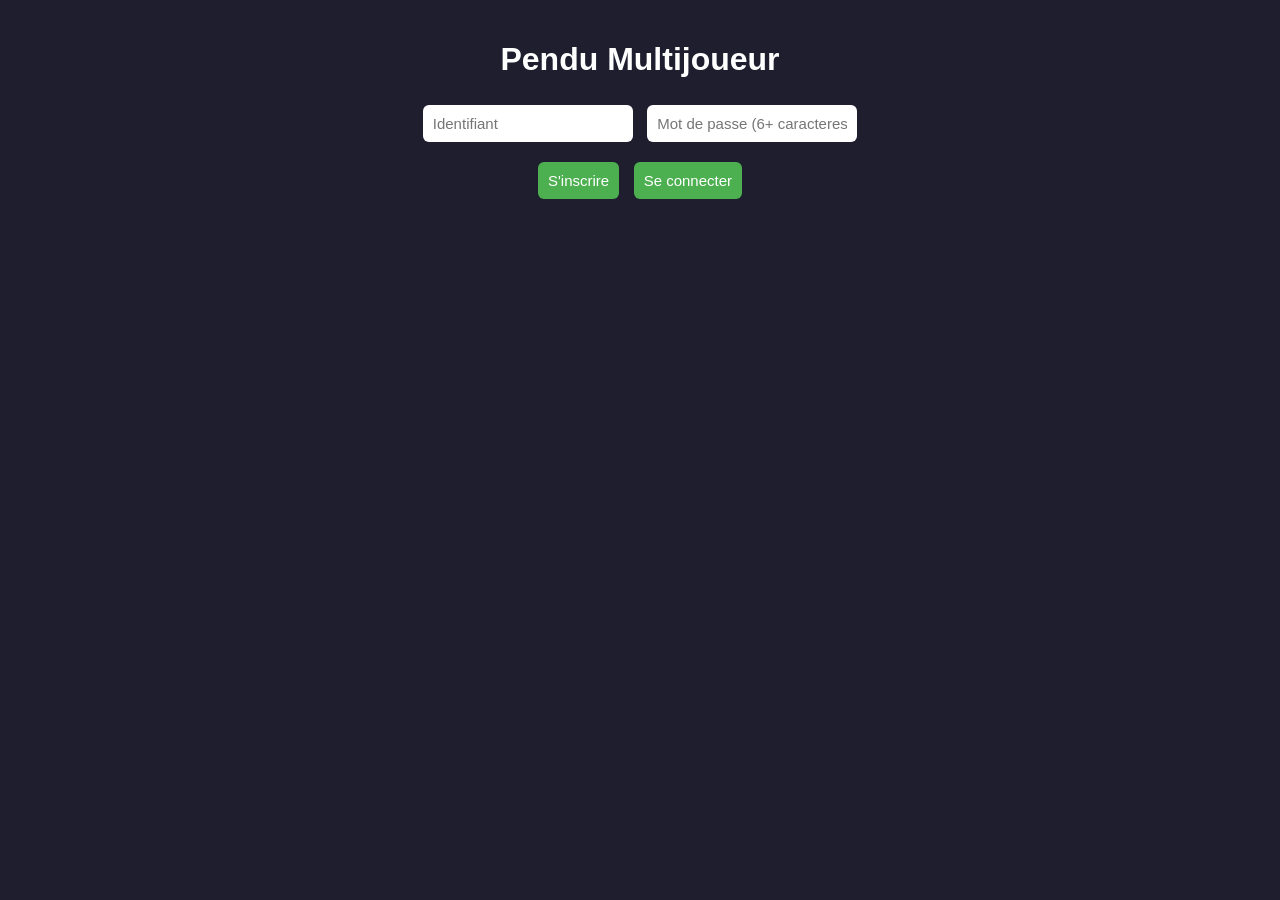
==== static/index.html @ f6574f13 "Version initiale : Pendu multijoueur (modes Classique et Imposteur)" ====
<!DOCTYPE html>
<html lang="fr">
<head>
<meta charset="UTF-8">
<meta name="viewport" content="width=device-width, initial-scale=1">
<title>Pendu Multijoueur</title>
<link rel="stylesheet" href="style.css">
</head>
<body>

  <div id="ecran-auth" class="ecran">
    <h1>Pendu Multijoueur</h1>
    <input id="champ-identifiant" placeholder="Identifiant" />
    <input id="champ-mot-de-passe" type="password" placeholder="Mot de passe (6+ caracteres)" />
    <div class="boutons">
      <button onclick="inscription()">S'inscrire</button>
      <button onclick="connexion()">Se connecter</button>
    </div>
    <p id="message-auth" class="message"></p>
  </div>

  <div id="ecran-salle" class="ecran cache">
    <h2>Bienvenue <span id="nom-joueur"></span></h2>
    <button onclick="creerSalle()">Creer une salle</button>
    <div class="boutons">
      <input id="champ-code-salle" placeholder="Code de salle" />
      <button onclick="rejoindreSalle()">Rejoindre</button>
    </div>
    <p id="message-salle" class="message"></p>
  </div>

  <div id="ecran-jeu" class="ecran cache">
    <h2>Salle : <span id="code-salle-affiche"></span></h2>
    <p>Joueurs (<span id="nombre-joueurs"></span>/6) : <span id="liste-joueurs"></span></p>

    <div id="config-partie">
      <select id="select-mode">
        <option value="classique">Classique (coop)</option>
        <option value="imposteur">Imposteur</option>
      </select>
      <select id="select-categorie">
        <option value="informatique">Informatique</option>
        <option value="cybersecurite">Cybersecurite</option>
        <option value="animaux">Animaux</option>
      </select>
      <select id="select-difficulte">
        <option value="facile">Facile</option>
        <option value="moyen">Moyen</option>
        <option value="difficile">Difficile</option>
      </select>
      <button onclick="demarrerPartie()">Demarrer la partie</button>
    </div>

    <p id="role-affiche" class="role cache"></p>
    <p id="tour-actuel" class="message"></p>
    <h1 id="mot-affiche">_ _ _ _</h1>
    <p>Erreurs : <span id="compteur-erreurs">0</span>/6</p>
    <p>Lettres essayees : <span id="lettres-essayees"></span></p>
    <div id="clavier"></div>

    <div id="zone-vote" class="cache">
      <h3>Phase de vote : qui est l'imposteur ?</h3>
      <div id="boutons-vote"></div>
      <p id="statut-vote" class="message"></p>
    </div>

    <p id="resultat" class="message"></p>
  </div>

<script src="app.js"></script>
</body>
</html>
---- static/style.css ----
body {
  font-family: Arial, sans-serif;
  text-align: center;
  background: #1e1e2f;
  color: white;
  padding: 20px;
  margin: 0;
}

.ecran {
  max-width: 500px;
  margin: 0 auto;
}

.cache {
  display: none;
}

.boutons {
  margin: 10px 0;
}

input, select, button {
  padding: 10px;
  margin: 5px;
  border-radius: 6px;
  border: none;
  font-size: 15px;
}

button {
  background: #4CAF50;
  color: white;
  cursor: pointer;
}

button:disabled {
  background: #555;
  cursor: not-allowed;
}

#clavier {
  display: flex;
  flex-wrap: wrap;
  justify-content: center;
  max-width: 400px;
  margin: 15px auto;
}

#clavier button {
  width: 38px;
  height: 38px;
  margin: 2px;
  padding: 0;
}

#mot-affiche {
  letter-spacing: 6px;
  font-family: monospace;
}

.message {
  color: #ffcc00;
  min-height: 20px;
}

.role {
  font-weight: bold;
  font-size: 16px;
  margin: 10px 0;
}

#boutons-vote button {
  background: #e67e22;
}
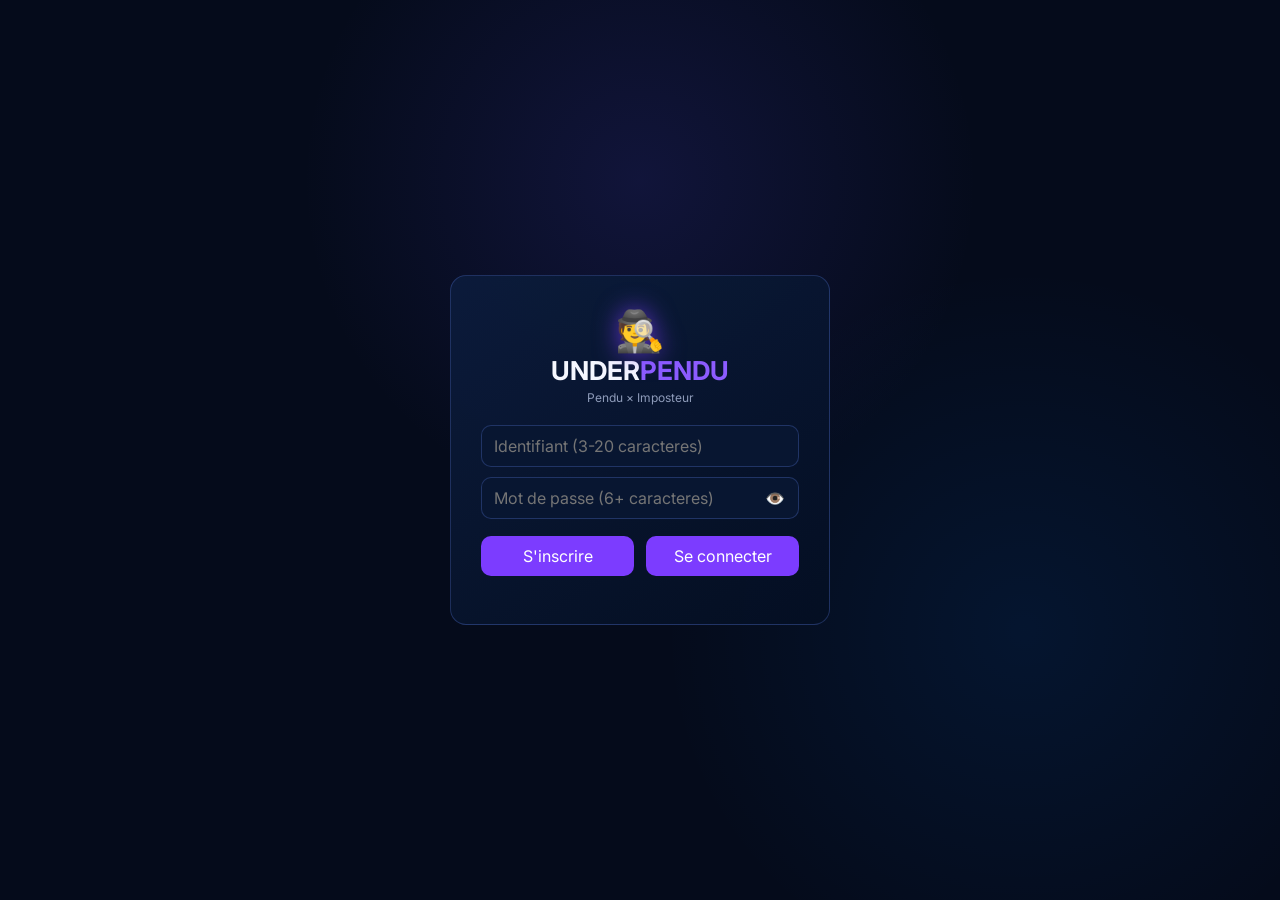
==== commit ff1e8d85: "Manches, minuteurs, reconnexion, ameliorations UI et config Render Jeu : - Systeme de manches, class" ====
--- a/static/index.html
+++ b/static/index.html
@@ -2,70 +2,263 @@
 <html lang="fr">
 <head>
 <meta charset="UTF-8">
-<meta name="viewport" content="width=device-width, initial-scale=1">
-<title>Pendu Multijoueur</title>
+<meta name="viewport" content="width=device-width, initial-scale=1.0">
+<title>UnderPendu — Pendu × Imposteur</title>
+<link rel="preconnect" href="https://fonts.googleapis.com">
+<link rel="preconnect" href="https://fonts.gstatic.com" crossorigin>
+<link href="https://fonts.googleapis.com/css2?family=Inter:wght@400;500;600;700;800&display=swap" rel="stylesheet">
 <link rel="stylesheet" href="style.css">
 </head>
 <body>
 
-  <div id="ecran-auth" class="ecran">
-    <h1>Pendu Multijoueur</h1>
-    <input id="champ-identifiant" placeholder="Identifiant" />
-    <input id="champ-mot-de-passe" type="password" placeholder="Mot de passe (6+ caracteres)" />
-    <div class="boutons">
-      <button onclick="inscription()">S'inscrire</button>
-      <button onclick="connexion()">Se connecter</button>
-    </div>
-    <p id="message-auth" class="message"></p>
-  </div>
-
-  <div id="ecran-salle" class="ecran cache">
-    <h2>Bienvenue <span id="nom-joueur"></span></h2>
-    <button onclick="creerSalle()">Creer une salle</button>
-    <div class="boutons">
-      <input id="champ-code-salle" placeholder="Code de salle" />
-      <button onclick="rejoindreSalle()">Rejoindre</button>
-    </div>
-    <p id="message-salle" class="message"></p>
-  </div>
-
-  <div id="ecran-jeu" class="ecran cache">
-    <h2>Salle : <span id="code-salle-affiche"></span></h2>
-    <p>Joueurs (<span id="nombre-joueurs"></span>/6) : <span id="liste-joueurs"></span></p>
-
-    <div id="config-partie">
-      <select id="select-mode">
-        <option value="classique">Classique (coop)</option>
-        <option value="imposteur">Imposteur</option>
-      </select>
-      <select id="select-categorie">
-        <option value="informatique">Informatique</option>
-        <option value="cybersecurite">Cybersecurite</option>
-        <option value="animaux">Animaux</option>
-      </select>
-      <select id="select-difficulte">
-        <option value="facile">Facile</option>
-        <option value="moyen">Moyen</option>
-        <option value="difficile">Difficile</option>
-      </select>
-      <button onclick="demarrerPartie()">Demarrer la partie</button>
-    </div>
-
-    <p id="role-affiche" class="role cache"></p>
-    <p id="tour-actuel" class="message"></p>
-    <h1 id="mot-affiche">_ _ _ _</h1>
-    <p>Erreurs : <span id="compteur-erreurs">0</span>/6</p>
-    <p>Lettres essayees : <span id="lettres-essayees"></span></p>
-    <div id="clavier"></div>
-
-    <div id="zone-vote" class="cache">
-      <h3>Phase de vote : qui est l'imposteur ?</h3>
-      <div id="boutons-vote"></div>
-      <p id="statut-vote" class="message"></p>
-    </div>
-
-    <p id="resultat" class="message"></p>
-  </div>
+  <!-- ECRAN AUTHENTIFICATION -->
+  <div id="ecran-auth" class="ecran-simple">
+    <div class="carte-auth">
+      <div class="brand-icon">🕵️</div>
+      <h1>UNDER<span>PENDU</span></h1>
+      <p class="sous-titre">Pendu × Imposteur</p>
+      <input id="champ-identifiant" placeholder="Identifiant (3-20 caracteres)" maxlength="20" />
+      <div class="champ-mdp">
+        <input id="champ-mot-de-passe" type="password" placeholder="Mot de passe (6+ caracteres)" maxlength="72" />
+        <button type="button" id="bouton-voir-mdp" class="bouton-oeil" onclick="basculerMotDePasse()"
+                title="Afficher le mot de passe" aria-label="Afficher le mot de passe">👁️</button>
+      </div>
+      <div class="boutons">
+        <button onclick="inscription()">S'inscrire</button>
+        <button onclick="connexion()">Se connecter</button>
+      </div>
+      <p id="message-auth" class="message"></p>
+    </div>
+  </div>
+
+  <!-- ECRAN SALLE -->
+  <div id="ecran-salle" class="ecran-simple cache">
+    <div class="carte-auth">
+      <h2>Bienvenue <span id="nom-joueur"></span></h2>
+      <button class="bouton-large" onclick="creerSalle()">Creer une salle</button>
+      <div class="separateur"><span>ou</span></div>
+      <div class="boutons boutons-rejoindre">
+        <input id="champ-code-salle" placeholder="Code de salle" maxlength="5" />
+        <button onclick="rejoindreSalle()">Rejoindre</button>
+      </div>
+      <p id="message-salle" class="message"></p>
+      <button class="bouton-secondaire" onclick="ouvrirHistorique()">📜 Mon historique</button>
+    </div>
+  </div>
+
+  <!-- PANNEAU HISTORIQUE -->
+  <div id="panneau-historique" class="ecran-simple cache">
+    <div class="carte-auth carte-historique">
+      <h2>📜 Historique des scores</h2>
+      <div id="liste-historique" class="liste-historique"></div>
+      <button onclick="fermerHistorique()">Retour</button>
+    </div>
+  </div>
+
+  <!-- ECRAN JEU -->
+  <div id="ecran-jeu" class="app cache">
+
+    <header class="topbar">
+      <div class="brand">
+        <button class="brand-bouton" onclick="ouvrirRegles()" title="Comment jouer ?">
+          <span class="brand-icon">🕵️</span>
+          <span class="brand-texte">
+            <span class="brand-titre">UNDER<span>PENDU</span></span>
+            <span class="brand-aide">❔ Comment jouer ?</span>
+          </span>
+        </button>
+        <button class="code-salle-bouton" onclick="copierCodeSalle()" title="Copier le code pour inviter des amis">
+          Salle : <strong id="code-salle-affiche"></strong> 📋
+        </button>
+      </div>
+      <div class="game-info">
+        <div class="info-pill">👥 <strong id="nombre-joueurs"></strong>/6 joueurs</div>
+        <div class="info-pill" id="pill-mode">🎮 Classique</div>
+        <div class="info-pill" id="pill-manche">Manche 0/0</div>
+        <button class="icon-btn bouton-danger" onclick="quitterPartie()" title="Quitter">✕</button>
+      </div>
+    </header>
+
+    <main class="layout">
+
+      <!-- COLONNE GAUCHE -->
+      <aside class="left-column">
+        <section class="card players-card">
+          <div class="section-title"><h2>👥 Joueurs</h2></div>
+          <div class="players" id="liste-joueurs-visuelle"></div>
+        </section>
+
+        <section class="card role-card cache" id="carte-role">
+          <div class="role-heading">
+            <span class="role-icon">🕵️</span>
+            <div>
+              <span>Ton role</span>
+              <strong class="role-badge" id="badge-role">INNOCENT</strong>
+            </div>
+          </div>
+          <p class="muted" id="label-mot-role">Le mot :</p>
+          <div class="secret-word" id="mot-role"></div>
+          <p class="warning" id="avertissement-role"></p>
+        </section>
+
+        <section class="card" id="carte-config">
+          <div id="config-partie">
+            <select id="select-mode">
+              <option value="classique">Classique (coop)</option>
+              <option value="imposteur">Imposteur</option>
+            </select>
+            <select id="select-categorie">
+              <option value="informatique">Informatique</option>
+              <option value="cybersecurite">Cybersecurite</option>
+              <option value="animaux">Animaux</option>
+              <option value="geographie">Geographie</option>
+              <option value="sports">Sports</option>
+            </select>
+            <select id="select-difficulte">
+              <option value="facile">Facile</option>
+              <option value="moyen">Moyen</option>
+              <option value="difficile">Difficile</option>
+            </select>
+            <label class="label-champ" for="champ-manches">Nombre de manches</label>
+            <input id="champ-manches" type="number" min="1" max="10" value="1" />
+            <button onclick="demarrerPartie()">Demarrer la partie</button>
+          </div>
+          <p id="message-attente-hote" class="message cache">En attente que l'hote demarre la partie...</p>
+        </section>
+      </aside>
+
+      <!-- CENTRE : JEU -->
+      <section class="card game-card">
+        <div class="game-top">
+          <div class="target-label">🎯 Mot a deviner</div>
+          <div class="lives" id="lives"></div>
+        </div>
+
+        <div class="minuteur-manche">
+          <div class="minuteur-ligne">
+            <span>⏱️ Temps restant : <strong id="temps-restant-affiche">--:--</strong></span>
+            <span id="temps-restant-tour-affiche" class="tour-timer cache"></span>
+          </div>
+          <div class="barre-temps-fond"><div class="barre-temps-remplissage" id="barre-temps"></div></div>
+        </div>
+
+        <p id="tour-actuel" class="message"></p>
+
+        <div class="hangman-area">
+          <svg id="dessin-pendu" viewBox="0 0 200 200" xmlns="http://www.w3.org/2000/svg">
+            <line x1="20" y1="180" x2="120" y2="180" stroke="#e6edff" stroke-width="4"/>
+            <line x1="50" y1="180" x2="50" y2="20" stroke="#e6edff" stroke-width="4"/>
+            <line x1="50" y1="20" x2="130" y2="20" stroke="#e6edff" stroke-width="4"/>
+            <line x1="130" y1="20" x2="130" y2="40" stroke="#e6edff" stroke-width="4"/>
+            <circle id="partie-tete" class="partie-pendu-svg" cx="130" cy="55" r="15" stroke="#925eff" stroke-width="4" fill="none"/>
+            <line id="partie-corps" class="partie-pendu-svg" x1="130" y1="70" x2="130" y2="115" stroke="#925eff" stroke-width="4"/>
+            <line id="partie-bras-gauche" class="partie-pendu-svg" x1="130" y1="80" x2="110" y2="100" stroke="#925eff" stroke-width="4"/>
+            <line id="partie-bras-droit" class="partie-pendu-svg" x1="130" y1="80" x2="150" y2="100" stroke="#925eff" stroke-width="4"/>
+            <line id="partie-jambe-gauche" class="partie-pendu-svg" x1="130" y1="115" x2="112" y2="145" stroke="#925eff" stroke-width="4"/>
+            <line id="partie-jambe-droite" class="partie-pendu-svg" x1="130" y1="115" x2="148" y2="145" stroke="#925eff" stroke-width="4"/>
+          </svg>
+
+          <div class="word" id="mot-affiche"></div>
+          <p class="errors">Erreurs : <span id="compteur-erreurs">0</span>/6</p>
+        </div>
+
+        <div class="keyboard" id="clavier"></div>
+
+        <div class="hint">
+          <div class="hint-icon">💡</div>
+          <div>
+            <small>Info de la manche</small>
+            <p id="texte-indice">Categorie et difficulte s'affichent ici une fois la partie lancee.</p>
+          </div>
+        </div>
+
+        <div id="zone-vote" class="cache">
+          <h3>Phase de vote : qui est l'imposteur ?</h3>
+          <div id="boutons-vote"></div>
+          <p id="statut-vote" class="message"></p>
+        </div>
+
+        <p id="resultat" class="message"></p>
+      </section>
+
+      <!-- COLONNE DROITE -->
+      <aside class="right-column">
+        <section class="card chat-card">
+          <div class="chat-header"><h2>💬 Chat</h2></div>
+          <div class="messages" id="messages-chat"></div>
+          <form class="chat-input" id="formulaire-chat">
+            <input id="champ-chat" type="text" placeholder="Ecris un message..." maxlength="300">
+            <button type="submit">➤</button>
+          </form>
+        </section>
+      </aside>
+    </main>
+
+    <nav class="bottom-nav">
+      <span class="slogan">Choisis bien tes mots... et tes allies. 🕵️</span>
+    </nav>
+  </div>
+
+  <!-- OVERLAY FIN DE MANCHE -->
+  <div id="overlay-fin-manche" class="overlay cache">
+    <div class="modale">
+      <h2 id="titre-fin-manche">Fin de la manche</h2>
+      <p id="mot-fin-manche" class="message"></p>
+      <div id="classement-manche" class="classement"></div>
+      <button id="bouton-manche-suivante" class="cache" onclick="lancerMancheSuivante()">Manche suivante ▶</button>
+      <p id="attente-hote-manche" class="message cache">En attente que l'hote lance la manche suivante...</p>
+    </div>
+  </div>
+
+  <!-- OVERLAY FIN DE MATCH -->
+  <div id="overlay-fin-match" class="overlay cache">
+    <div class="modale">
+      <h2>🏆 Fin du match !</h2>
+      <p id="mot-fin-match" class="mot-revele"></p>
+      <div id="classement-final" class="classement"></div>
+      <div id="boutons-fin-match" class="boutons-fin-match cache">
+        <button onclick="rejouer()">🔁 Rejouer (memes parametres)</button>
+        <button class="bouton-secondaire" onclick="changerParametres()">⚙️ Changer les parametres</button>
+      </div>
+      <p id="attente-hote-match" class="message cache">En attente que l'hote relance une partie...</p>
+    </div>
+  </div>
+
+  <!-- OVERLAY REGLES DU JEU (ouvert en cliquant sur le nom du jeu) -->
+  <div id="overlay-regles" class="overlay cache" onclick="if (event.target === this) fermerRegles()">
+    <div class="modale modale-regles">
+      <h2>🕵️ Comment jouer a UnderPendu ?</h2>
+
+      <h3>🎮 Mode Classique (coop)</h3>
+      <ul>
+        <li>Chacun son tour, proposez une lettre pour deviner le mot ensemble.</li>
+        <li>6 erreurs et le pendu est complet : la manche est perdue.</li>
+        <li>Chaque bonne lettre rapporte des points (x1 facile, x1,5 moyen, x2 difficile) : le meilleur contributeur gagne le match.</li>
+      </ul>
+
+      <h3>🕵️ Mode Imposteur (3 joueurs min.)</h3>
+      <ul>
+        <li>Les innocents connaissent le mot, l'imposteur ne voit que l'indice.</li>
+        <li>L'imposteur doit bluffer en proposant des lettres plausibles.</li>
+        <li>A la fin de la manche, votez pour demasquer l'imposteur : en cas d'egalite, il gagne !</li>
+      </ul>
+
+      <h3>⏱️ Temps</h3>
+      <ul>
+        <li>Chaque manche dure 3 minutes, et tu as 20 secondes pour jouer ton tour.</li>
+        <li>Deconnecte ? Tu as 20 secondes pour revenir avant d'etre retire de la salle.</li>
+      </ul>
+
+      <h3>⌨️ Astuce</h3>
+      <ul>
+        <li>Tu peux taper les lettres directement au clavier quand c'est ton tour.</li>
+      </ul>
+
+      <button onclick="fermerRegles()">Compris !</button>
+    </div>
+  </div>
+
+  <div class="toast" id="toast"></div>
 
 <script src="app.js"></script>
 </body>
--- a/static/style.css
+++ b/static/style.css
@@ -1,75 +1,557 @@
+* {
+  box-sizing: border-box;
+  margin: 0;
+  padding: 0;
+}
+
+:root {
+  --bg: #050b1b;
+  --border: rgba(104, 139, 255, .25);
+  --purple: #7c3cff;
+  --green: #20d98a;
+  --red: #ff405b;
+  --text: #f5f7ff;
+  --muted: #8e9bb9;
+}
+
 body {
-  font-family: Arial, sans-serif;
+  min-height: 100vh;
+  background:
+    radial-gradient(circle at 50% 20%, rgba(80, 70, 220, .16), transparent 35%),
+    radial-gradient(circle at 80% 70%, rgba(0, 125, 255, .09), transparent 30%),
+    var(--bg);
+  color: var(--text);
+  font-family: "Inter", system-ui, sans-serif;
+}
+
+button, input, select {
+  font: inherit;
+}
+
+button {
+  cursor: pointer;
+  border: 0;
+  border-radius: 10px;
+  padding: 10px 16px;
+  background: var(--purple);
+  color: white;
+  transition: transform .12s;
+}
+
+button:hover:not(:disabled) {
+  transform: translateY(-1px);
+}
+
+button:disabled {
+  opacity: .6;
+  cursor: not-allowed;
+}
+
+input, select {
+  border: 1px solid var(--border);
+  background: #081631;
+  color: white;
+  border-radius: 10px;
+  padding: 10px 12px;
+  margin: 4px;
+}
+
+.cache { display: none !important; }
+
+/* ECRANS SIMPLES (auth / salle) */
+.ecran-simple {
+  min-height: 100vh;
+  display: flex;
+  align-items: center;
+  justify-content: center;
+}
+
+.carte-auth {
+  background: linear-gradient(145deg, rgba(12, 28, 60, .94), rgba(4, 15, 34, .94));
+  border: 1px solid var(--border);
+  border-radius: 16px;
+  padding: 30px;
+  width: min(380px, 90vw);
   text-align: center;
-  background: #1e1e2f;
+}
+
+.carte-auth h1 { font-size: 26px; margin-bottom: 4px; }
+.carte-auth h1 span { color: #8c5cff; }
+.sous-titre { color: var(--muted); font-size: 12px; margin-bottom: 15px; }
+.carte-auth input { width: 100%; margin: 5px 0; }
+.carte-auth h2 { margin-bottom: 16px; }
+
+/* Groupes de boutons : bien espaces au lieu d'etre colles */
+.boutons {
+  display: flex;
+  gap: 12px;
+  justify-content: center;
+  margin-top: 12px;
+}
+.boutons button { flex: 1; }
+.boutons-rejoindre { margin-top: 0; }
+.boutons-rejoindre input { flex: 1; margin: 0; }
+.boutons-rejoindre button { flex: 0 0 auto; }
+.bouton-large { width: 100%; }
+
+.separateur {
+  display: flex;
+  align-items: center;
+  gap: 10px;
+  color: var(--muted);
+  font-size: 12px;
+  margin: 14px 0;
+}
+.separateur::before, .separateur::after {
+  content: "";
+  flex: 1;
+  height: 1px;
+  background: var(--border);
+}
+
+/* Champ mot de passe avec bouton afficher / masquer */
+.champ-mdp { position: relative; }
+.champ-mdp input { padding-right: 46px; }
+.bouton-oeil {
+  position: absolute;
+  right: 6px;
+  top: 50%;
+  transform: translateY(-50%);
+  background: transparent;
+  padding: 6px 8px;
+  font-size: 16px;
+  line-height: 1;
+}
+.bouton-oeil:hover:not(:disabled) { transform: translateY(-50%); background: rgba(124, 60, 255, .2); }
+
+.brand-icon { font-size: 40px; filter: drop-shadow(0 0 12px rgba(124, 60, 255, .7)); }
+
+/* APP PRINCIPALE */
+.app {
+  width: min(1600px, 100%);
+  margin: auto;
+  min-height: 100vh;
+  padding-bottom: 20px;
+}
+
+.topbar {
+  min-height: 80px;
+  padding: 18px 28px;
+  border-bottom: 1px solid var(--border);
+  display: flex;
+  align-items: center;
+  justify-content: space-between;
+  gap: 20px;
+  flex-wrap: wrap;
+}
+
+.brand { display: flex; align-items: center; gap: 14px; flex-wrap: wrap; }
+
+/* Nom du jeu cliquable : ouvre les regles */
+.brand-bouton {
+  display: flex;
+  align-items: center;
+  gap: 12px;
+  background: transparent;
+  padding: 6px 10px;
+  border-radius: 14px;
+  text-align: left;
+  transition: background .2s, transform .12s;
+}
+.brand-bouton:hover:not(:disabled) { background: rgba(124, 60, 255, .15); }
+.brand-texte { display: flex; flex-direction: column; }
+.brand-titre { font-size: clamp(18px, 2vw, 26px); font-weight: 800; letter-spacing: -1px; }
+.brand-titre span { color: #8c5cff; }
+.brand-aide { color: var(--muted); font-size: 11px; margin-top: 2px; }
+.brand-bouton:hover .brand-aide { color: #b995ff; }
+
+.code-salle-bouton {
+  background: rgba(8, 21, 48, .9);
+  border: 1px dashed var(--border);
+  color: var(--muted);
+  font-size: 13px;
+  padding: 8px 12px;
+}
+.code-salle-bouton strong { color: var(--text); letter-spacing: 2px; }
+.code-salle-bouton:hover:not(:disabled) { border-color: #8c5cff; }
+
+.game-info { display: flex; align-items: center; gap: 10px; flex-wrap: wrap; }
+
+.info-pill, .icon-btn {
+  background: rgba(8, 21, 48, .9);
+  border: 1px solid var(--border);
+  border-radius: 13px;
+  color: var(--text);
+  padding: 10px 15px;
+}
+
+.icon-btn { width: 44px; height: 44px; padding: 0; font-size: 18px; }
+.bouton-danger { background: #e74c3c; }
+
+.layout {
+  display: grid;
+  grid-template-columns: 290px minmax(420px, 1fr) 360px;
+  gap: 16px;
+  padding: 16px 20px;
+  align-items: start;
+}
+
+.left-column, .right-column {
+  display: flex;
+  flex-direction: column;
+  gap: 16px;
+}
+
+.card {
+  background: linear-gradient(145deg, rgba(12, 28, 60, .94), rgba(4, 15, 34, .94));
+  border: 1px solid var(--border);
+  border-radius: 16px;
+  padding: 18px;
+  box-shadow: 0 18px 50px rgba(0, 0, 0, .22);
+}
+
+.section-title h2 { font-size: 16px; margin-bottom: 10px; }
+
+.player {
+  display: flex;
+  align-items: center;
+  gap: 11px;
+  padding: 8px;
+  border-bottom: 1px solid rgba(120, 150, 210, .1);
+}
+
+.player:last-child { border-bottom: 0; }
+
+.avatar {
+  width: 40px; height: 40px;
+  flex: 0 0 auto;
+  border-radius: 50%;
+  display: grid;
+  place-items: center;
+  font-weight: 700;
   color: white;
+}
+
+.avatar.small { width: 34px; height: 34px; font-size: 13px; }
+
+.c0 { background: #347ff2; }
+.c1 { background: #22c993; }
+.c2 { background: #e544ad; }
+.c3 { background: #7447e9; }
+.c4 { background: #ed941d; }
+.c5 { background: #e74c3c; }
+
+.player-name { display: flex; flex-direction: column; gap: 2px; }
+.player-name strong { font-size: 14px; }
+
+/* ROLE */
+.role-card { border-color: rgba(148, 80, 255, .55); }
+.role-heading { display: flex; align-items: center; gap: 12px; }
+.role-icon { font-size: 30px; }
+.role-heading > div { display: flex; flex-direction: column; gap: 6px; }
+
+.role-badge {
+  width: fit-content;
+  color: #d4b4ff;
+  background: rgba(124, 60, 255, .22);
+  border: 1px solid rgba(150, 100, 255, .35);
+  padding: 5px 10px;
+  border-radius: 20px;
+  font-size: 10px;
+}
+
+.muted { color: var(--muted); margin: 15px 0 6px; font-size: 13px; }
+
+.secret-word {
+  color: #a96cff;
+  background: rgba(124, 60, 255, .1);
+  border: 1px solid rgba(124, 60, 255, .4);
+  border-radius: 22px;
+  padding: 9px 15px;
+  text-align: center;
+  font-weight: 800;
+  letter-spacing: 2px;
+}
+
+.warning { color: #7f8aa5; font-size: 11px; margin-top: 10px; }
+
+/* JEU CENTRAL */
+.game-card { min-width: 0; display: flex; flex-direction: column; }
+
+.game-top { display: flex; justify-content: space-between; align-items: center; flex-wrap: wrap; gap: 10px; }
+
+.target-label {
+  padding: 8px 14px;
+  border-radius: 20px;
+  background: rgba(40, 110, 255, .16);
+  font-weight: 600;
+  font-size: 13px;
+}
+
+.lives {
+  display: flex;
+  gap: 6px;
+  padding: 8px 13px;
+  border-radius: 12px;
+  background: rgba(8, 20, 44, .7);
+  border: 1px solid var(--border);
+}
+
+.lives span { color: var(--red); font-size: 18px; transition: .2s; }
+.lives span.lost { color: #273249; }
+
+.hangman-area { text-align: center; padding: 20px 10px 10px; }
+
+#dessin-pendu {
+  width: 180px;
+  height: 180px;
+  margin: 10px auto;
+  display: block;
+}
+
+.partie-pendu-svg {
+  opacity: 0;
+  transition: opacity .3s ease-in;
+}
+
+.word {
+  min-height: 40px;
+  display: flex; justify-content: center; flex-wrap: wrap;
+  gap: 8px;
+  font-size: clamp(20px, 3.5vw, 34px);
+  font-weight: 700; letter-spacing: 2px;
+  font-family: monospace;
+}
+
+.word .lettre-manquante { color: var(--red); }
+
+.errors { color: var(--muted); margin-top: 8px; font-size: 13px; }
+
+.keyboard {
+  display: grid;
+  grid-template-columns: repeat(9, minmax(30px, 1fr));
+  gap: 6px;
+  max-width: 480px;
+  margin: 15px auto;
+}
+
+.key {
+  min-height: 42px;
+  border-radius: 8px;
+  background: #172743;
+  color: #eaf0ff;
+  font-weight: 700;
+  padding: 0;
+}
+.key:hover:not(:disabled) { background: #233b67; }
+.key.correct { background: var(--green); color: #03170f; }
+.key.wrong { background: var(--red); color: white; }
+
+.hint {
+  display: flex; align-items: center; gap: 12px;
+  background: rgba(33, 48, 88, .75);
+  border: 1px solid rgba(130, 150, 210, .2);
+  border-radius: 13px;
+  padding: 10px 14px;
+  margin-top: 15px;
+  text-align: left;
+}
+.hint-icon { font-size: 24px; }
+.hint small { color: var(--muted); }
+.hint p { font-size: 13px; margin-top: 4px; }
+
+#boutons-vote button { background: #e67e22; margin: 4px; }
+
+/* CHAT */
+.chat-card { display: flex; flex-direction: column; height: 500px; }
+.chat-header h2 { font-size: 16px; margin-bottom: 10px; }
+.messages { flex: 1; overflow-y: auto; padding: 5px 0; }
+.messages p, .messages .message { margin: 8px 0; font-size: 13px; }
+.message-meta { display: flex; gap: 8px; align-items: center; }
+.message-meta strong { font-size: 12px; }
+.message-meta span { color: #63708d; font-size: 10px; }
+.message p, .bulle {
+  display: inline-block;
+  margin-top: 4px;
+  padding: 8px 11px;
+  background: #0d1d3a;
+  border-radius: 4px 10px 10px 10px;
+  color: #d7def0;
+  word-wrap: break-word;
+}
+.chat-moi .bulle { background: #1e3a2c; }
+
+.chat-input { display: flex; gap: 8px; margin-top: 8px; }
+.chat-input input { flex: 1; margin: 0; }
+.chat-input button { width: 46px; font-size: 18px; padding: 0; }
+
+.message { color: #ffcc00; min-height: 18px; font-size: 13px; }
+
+.bottom-nav {
+  margin: 10px 20px 0;
+  padding: 12px;
+  border: 1px solid var(--border);
+  border-radius: 14px;
+  background: rgba(5, 16, 36, .85);
+  text-align: center;
+}
+.slogan { color: #75829d; font-size: 12px; font-style: italic; }
+
+/* TOAST */
+.toast {
+  position: fixed; left: 50%; bottom: 25px;
+  transform: translate(-50%, 30px);
+  opacity: 0; pointer-events: none;
+  background: #111d38; border: 1px solid var(--border);
+  padding: 12px 18px; border-radius: 10px;
+  transition: .25s; z-index: 50;
+  max-width: 90vw;
+}
+.toast.show { transform: translate(-50%, 0); opacity: 1; }
+
+/* BOUTON SECONDAIRE */
+.bouton-secondaire {
+  background: transparent;
+  border: 1px solid var(--border);
+  color: var(--text);
+  margin-top: 10px;
+  width: 100%;
+}
+
+.label-champ {
+  display: block;
+  text-align: left;
+  color: var(--muted);
+  font-size: 12px;
+  margin: 8px 4px 2px;
+}
+
+#champ-manches { width: 100%; }
+#config-partie button { width: 100%; margin-top: 12px; }
+
+/* JOUEUR DECONNECTE */
+.player.deconnecte { opacity: .5; }
+.statut-deconnecte {
+  font-size: 10px;
+  color: var(--red);
+  font-style: italic;
+}
+
+/* HISTORIQUE */
+.carte-historique { width: min(460px, 92vw); text-align: left; }
+.carte-historique h2 { text-align: center; margin-bottom: 14px; }
+.liste-historique { max-height: 340px; overflow-y: auto; margin-bottom: 14px; }
+.ligne-historique {
+  display: flex;
+  justify-content: space-between;
+  align-items: center;
+  padding: 9px 4px;
+  border-bottom: 1px solid rgba(120, 150, 210, .12);
+  font-size: 13px;
+}
+.ligne-historique strong { color: var(--green); }
+.ligne-historique small { color: var(--muted); display: block; font-size: 11px; }
+
+/* MINUTEUR DE MANCHE */
+.minuteur-manche { margin: 10px 0 4px; }
+.minuteur-ligne {
+  display: flex;
+  justify-content: space-between;
+  align-items: center;
+  font-size: 13px;
+  color: var(--muted);
+  margin-bottom: 6px;
+}
+.minuteur-ligne strong { color: var(--text); }
+.tour-timer {
+  background: rgba(230, 126, 34, .18);
+  border: 1px solid rgba(230, 126, 34, .4);
+  color: #f6a75c;
+  padding: 3px 9px;
+  border-radius: 20px;
+  font-size: 11px;
+  font-weight: 700;
+}
+.barre-temps-fond {
+  height: 6px;
+  border-radius: 6px;
+  background: rgba(120, 150, 210, .15);
+  overflow: hidden;
+}
+.barre-temps-remplissage {
+  height: 100%;
+  width: 100%;
+  background: linear-gradient(90deg, var(--green), var(--purple));
+  transition: width 1s linear, background .3s;
+}
+.barre-temps-remplissage.urgent { background: var(--red); }
+
+/* OVERLAYS FIN DE MANCHE / MATCH */
+.overlay {
+  position: fixed;
+  inset: 0;
+  background: rgba(2, 6, 16, .78);
+  display: flex;
+  align-items: center;
+  justify-content: center;
+  z-index: 100;
   padding: 20px;
-  margin: 0;
-}
-
-.ecran {
-  max-width: 500px;
-  margin: 0 auto;
-}
-
-.cache {
-  display: none;
-}
-
-.boutons {
-  margin: 10px 0;
-}
-
-input, select, button {
-  padding: 10px;
-  margin: 5px;
-  border-radius: 6px;
-  border: none;
-  font-size: 15px;
-}
-
-button {
-  background: #4CAF50;
-  color: white;
-  cursor: pointer;
-}
-
-button:disabled {
-  background: #555;
-  cursor: not-allowed;
-}
-
-#clavier {
-  display: flex;
-  flex-wrap: wrap;
-  justify-content: center;
-  max-width: 400px;
-  margin: 15px auto;
-}
-
-#clavier button {
-  width: 38px;
-  height: 38px;
-  margin: 2px;
-  padding: 0;
-}
-
-#mot-affiche {
-  letter-spacing: 6px;
-  font-family: monospace;
-}
-
-.message {
-  color: #ffcc00;
-  min-height: 20px;
-}
-
-.role {
-  font-weight: bold;
-  font-size: 16px;
-  margin: 10px 0;
-}
-
-#boutons-vote button {
-  background: #e67e22;
+}
+
+.modale {
+  background: linear-gradient(145deg, rgba(14, 30, 62, .98), rgba(4, 15, 34, .98));
+  border: 1px solid var(--border);
+  border-radius: 18px;
+  padding: 28px;
+  width: min(460px, 94vw);
+  text-align: center;
+  max-height: 88vh;
+  overflow-y: auto;
+}
+
+.modale h2 { margin-bottom: 14px; }
+
+.classement { display: flex; flex-direction: column; gap: 8px; margin: 14px 0; }
+
+.ligne-classement {
+  display: flex;
+  align-items: center;
+  gap: 10px;
+  padding: 10px 12px;
+  border-radius: 12px;
+  background: rgba(8, 21, 48, .8);
+  border: 1px solid var(--border);
+  text-align: left;
+}
+
+.ligne-classement.premier {
+  border-color: rgba(32, 217, 138, .6);
+  background: rgba(32, 217, 138, .1);
+}
+
+.rang { font-weight: 800; width: 22px; flex: 0 0 auto; }
+.ligne-classement .infos { flex: 1; }
+.ligne-classement .infos strong { display: block; font-size: 14px; }
+.ligne-classement .infos small { color: var(--muted); font-size: 11px; }
+.ligne-classement .points { font-weight: 800; color: var(--green); font-size: 15px; }
+
+.boutons-fin-match { display: flex; flex-direction: column; gap: 10px; margin-top: 10px; }
+.boutons-fin-match button { width: 100%; margin-top: 0; }
+#bouton-manche-suivante { margin-top: 6px; }
+
+.mot-revele { color: var(--muted); font-size: 14px; }
+.mot-revele strong { color: #b995ff; font-size: 18px; letter-spacing: 2px; text-transform: uppercase; }
+
+/* MODALE REGLES */
+.modale-regles { width: min(560px, 94vw); text-align: left; }
+.modale-regles h2 { text-align: center; }
+.modale-regles h3 { font-size: 15px; margin: 16px 0 6px; color: #b995ff; }
+.modale-regles ul { padding-left: 20px; color: #d7def0; font-size: 13px; line-height: 1.6; }
+.modale-regles button { display: block; margin: 20px auto 0; min-width: 140px; }
+
+@media (max-width: 1100px) {
+  .layout { grid-template-columns: 1fr; }
+  .left-column, .right-column { flex-direction: row; flex-wrap: wrap; }
+  .left-column > *, .right-column > * { flex: 1; min-width: 260px; }
+  .chat-card { height: 350px; }
 }
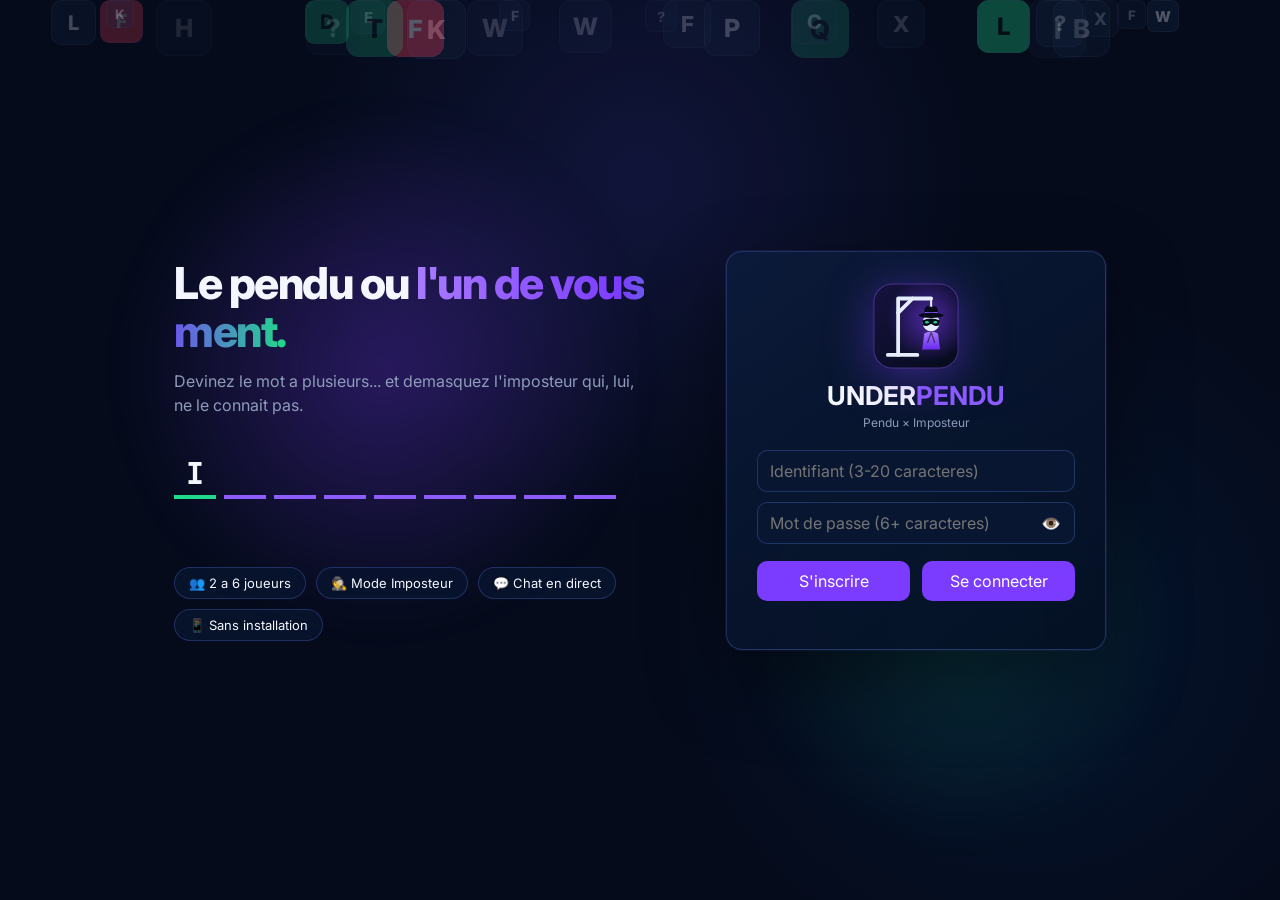
==== commit b8b48cfd: "Logo, planche de presentation et accueil anime - Logo UnderPendu (icone + version horizontale), util" ====
--- a/static/index.html
+++ b/static/index.html
@@ -4,6 +4,8 @@
 <meta charset="UTF-8">
 <meta name="viewport" content="width=device-width, initial-scale=1.0">
 <title>UnderPendu — Pendu × Imposteur</title>
+<link rel="icon" type="image/svg+xml" href="logo.svg">
+<meta name="theme-color" content="#050b1b">
 <link rel="preconnect" href="https://fonts.googleapis.com">
 <link rel="preconnect" href="https://fonts.gstatic.com" crossorigin>
 <link href="https://fonts.googleapis.com/css2?family=Inter:wght@400;500;600;700;800&display=swap" rel="stylesheet">
@@ -11,10 +13,26 @@
 </head>
 <body>
 
+  <!-- FOND ANIME (lettres qui montent), visible hors partie -->
+  <div id="fond-anime" class="fond-anime" aria-hidden="true"></div>
+
   <!-- ECRAN AUTHENTIFICATION -->
   <div id="ecran-auth" class="ecran-simple">
+    <div class="accueil-split">
+    <div class="vitrine">
+      <h2 class="vitrine-titre">Le pendu ou <span>l'un de vous ment.</span></h2>
+      <p class="vitrine-texte">Devinez le mot a plusieurs... et demasquez l'imposteur qui, lui, ne le connait pas.</p>
+      <div class="demo-mot" id="demo-mot" aria-hidden="true"></div>
+      <div class="demo-essais" id="demo-essais" aria-hidden="true"></div>
+      <ul class="vitrine-atouts">
+        <li>👥 2 a 6 joueurs</li>
+        <li>🕵️ Mode Imposteur</li>
+        <li>💬 Chat en direct</li>
+        <li>📱 Sans installation</li>
+      </ul>
+    </div>
     <div class="carte-auth">
-      <div class="brand-icon">🕵️</div>
+      <img class="logo-auth" src="logo.svg" alt="">
       <h1>UNDER<span>PENDU</span></h1>
       <p class="sous-titre">Pendu × Imposteur</p>
       <input id="champ-identifiant" placeholder="Identifiant (3-20 caracteres)" maxlength="20" />
@@ -28,6 +46,7 @@
         <button onclick="connexion()">Se connecter</button>
       </div>
       <p id="message-auth" class="message"></p>
+    </div>
     </div>
   </div>
 
@@ -61,7 +80,7 @@
     <header class="topbar">
       <div class="brand">
         <button class="brand-bouton" onclick="ouvrirRegles()" title="Comment jouer ?">
-          <span class="brand-icon">🕵️</span>
+          <img class="logo-entete" src="logo.svg" alt="">
           <span class="brand-texte">
             <span class="brand-titre">UNDER<span>PENDU</span></span>
             <span class="brand-aide">❔ Comment jouer ?</span>
--- a/static/style.css
+++ b/static/style.css
@@ -60,19 +60,135 @@
 
 /* ECRANS SIMPLES (auth / salle) */
 .ecran-simple {
+  position: relative;
+  z-index: 1;
   min-height: 100vh;
   display: flex;
   align-items: center;
   justify-content: center;
+  padding: 24px;
 }
 
 .carte-auth {
-  background: linear-gradient(145deg, rgba(12, 28, 60, .94), rgba(4, 15, 34, .94));
+  background: linear-gradient(145deg, rgba(12, 28, 60, .86), rgba(4, 15, 34, .9));
   border: 1px solid var(--border);
   border-radius: 16px;
   padding: 30px;
   width: min(380px, 90vw);
   text-align: center;
+  backdrop-filter: blur(8px);
+  box-shadow: 0 30px 80px rgba(0, 0, 0, .45), 0 0 0 1px rgba(140, 92, 255, .12);
+}
+
+/* FOND ANIME : touches du clavier qui montent lentement + halos colores */
+.fond-anime {
+  position: fixed;
+  inset: 0;
+  overflow: hidden;
+  pointer-events: none;
+  z-index: 0;
+}
+.fond-anime::before, .fond-anime::after {
+  content: "";
+  position: absolute;
+  border-radius: 50%;
+  filter: blur(20px);
+}
+.fond-anime::before {
+  width: 560px; height: 560px; left: 8%; top: 10%;
+  background: radial-gradient(circle, rgba(124, 60, 255, .30), transparent 65%);
+  animation: deriver 18s ease-in-out infinite alternate;
+}
+.fond-anime::after {
+  width: 480px; height: 480px; right: 6%; bottom: 4%;
+  background: radial-gradient(circle, rgba(32, 217, 138, .14), transparent 65%);
+  animation: deriver 23s ease-in-out infinite alternate-reverse;
+}
+@keyframes deriver { to { transform: translate(140px, 90px) scale(1.15); } }
+
+.tuile-fond {
+  position: absolute;
+  top: 0;
+  display: grid;
+  place-items: center;
+  border-radius: 22%;
+  background: #172743;
+  border: 1px solid rgba(140, 160, 255, .18);
+  color: #eaf0ff;
+  font-weight: 800;
+  opacity: var(--opacite);
+  animation: monter linear infinite;
+  will-change: transform;
+}
+.tuile-fond.ok { background: var(--green); color: #03170f; }
+.tuile-fond.ko { background: var(--red); color: white; }
+@keyframes monter {
+  from { transform: translateY(105vh) rotate(0deg); }
+  to { transform: translateY(-120px) rotate(var(--rotation)); }
+}
+
+/* ACCUEIL : vitrine du jeu a gauche, formulaire a droite */
+.accueil-split {
+  display: flex;
+  align-items: center;
+  justify-content: center;
+  gap: 72px;
+  width: min(1060px, 100%);
+}
+.vitrine { width: 480px; }
+.vitrine-titre { font-size: 44px; line-height: 1.1; letter-spacing: -1.5px; font-weight: 800; }
+.vitrine-titre span {
+  background: linear-gradient(90deg, #a97bff, #7c3cff 60%, #20d98a);
+  -webkit-background-clip: text;
+  background-clip: text;
+  color: transparent;
+}
+.vitrine-texte { color: var(--muted); margin: 14px 0 28px; font-size: 16px; line-height: 1.5; }
+
+.demo-mot { display: flex; gap: 8px; min-height: 58px; }
+.demo-case {
+  width: 42px;
+  height: 54px;
+  border-bottom: 4px solid #8c5cff;
+  display: grid;
+  place-items: end center;
+  padding-bottom: 4px;
+  font: 800 30px monospace;
+  text-transform: uppercase;
+  color: transparent;
+}
+.demo-case.revelee { color: var(--text); border-color: var(--green); animation: apparaitre .35s ease-out; }
+@keyframes apparaitre { from { transform: translateY(-10px) scale(1.3); opacity: 0; } }
+.demo-mot.secoue { animation: secouer .35s; }
+@keyframes secouer { 25% { transform: translateX(-6px); } 75% { transform: translateX(6px); } }
+
+.demo-essais { display: flex; gap: 6px; min-height: 30px; margin-top: 12px; }
+.demo-faute {
+  width: 28px; height: 28px;
+  display: grid; place-items: center;
+  border-radius: 7px;
+  background: var(--red);
+  font-weight: 800; font-size: 13px;
+  text-transform: uppercase;
+  animation: apparaitre .3s ease-out;
+}
+
+.vitrine-atouts { list-style: none; display: flex; flex-wrap: wrap; gap: 10px; margin-top: 22px; }
+.vitrine-atouts li {
+  background: rgba(8, 21, 48, .8);
+  border: 1px solid var(--border);
+  border-radius: 30px;
+  padding: 7px 14px;
+  font-size: 13px;
+}
+
+@media (max-width: 980px) {
+  .accueil-split { flex-direction: column; gap: 28px; }
+  .vitrine { width: auto; text-align: center; }
+  .vitrine-titre { font-size: 28px; }
+  .vitrine-texte, .vitrine-atouts { display: none; }
+  .demo-mot, .demo-essais { justify-content: center; }
+  .demo-case { width: 28px; height: 40px; font-size: 22px; }
 }
 
 .carte-auth h1 { font-size: 26px; margin-bottom: 4px; }
@@ -124,6 +240,22 @@
 }
 .bouton-oeil:hover:not(:disabled) { transform: translateY(-50%); background: rgba(124, 60, 255, .2); }
 
+.logo-auth {
+  width: 88px;
+  height: 88px;
+  display: block;
+  margin: 0 auto 10px;
+  filter: drop-shadow(0 8px 24px rgba(124, 60, 255, .45));
+  transform-origin: 50% 0;
+  animation: balancer 4.5s ease-in-out infinite;
+}
+/* Le logo se balance doucement, comme un pendule */
+@keyframes balancer {
+  0%, 100% { transform: rotate(-3deg); }
+  50% { transform: rotate(3deg); }
+}
+.logo-entete { width: 46px; height: 46px; flex: 0 0 auto; }
+
 .brand-icon { font-size: 40px; filter: drop-shadow(0 0 12px rgba(124, 60, 255, .7)); }
 
 /* APP PRINCIPALE */
@@ -360,6 +492,8 @@
 .hint small { color: var(--muted); }
 .hint p { font-size: 13px; margin-top: 4px; }
 
+#zone-vote { margin-top: 18px; text-align: center; }
+#zone-vote h3 { margin-bottom: 10px; }
 #boutons-vote button { background: #e67e22; margin: 4px; }
 
 /* CHAT */
@@ -554,4 +688,9 @@
   .left-column, .right-column { flex-direction: row; flex-wrap: wrap; }
   .left-column > *, .right-column > * { flex: 1; min-width: 260px; }
   .chat-card { height: 350px; }
-}+}
+/* Respecte le reglage systeme "reduire les animations" (en dernier pour primer sur le reste) */
+@media (prefers-reduced-motion: reduce) {
+  .fond-anime::before, .fond-anime::after, .logo-auth { animation: none; }
+  .tuile-fond { animation: none; top: var(--haut); }
+}
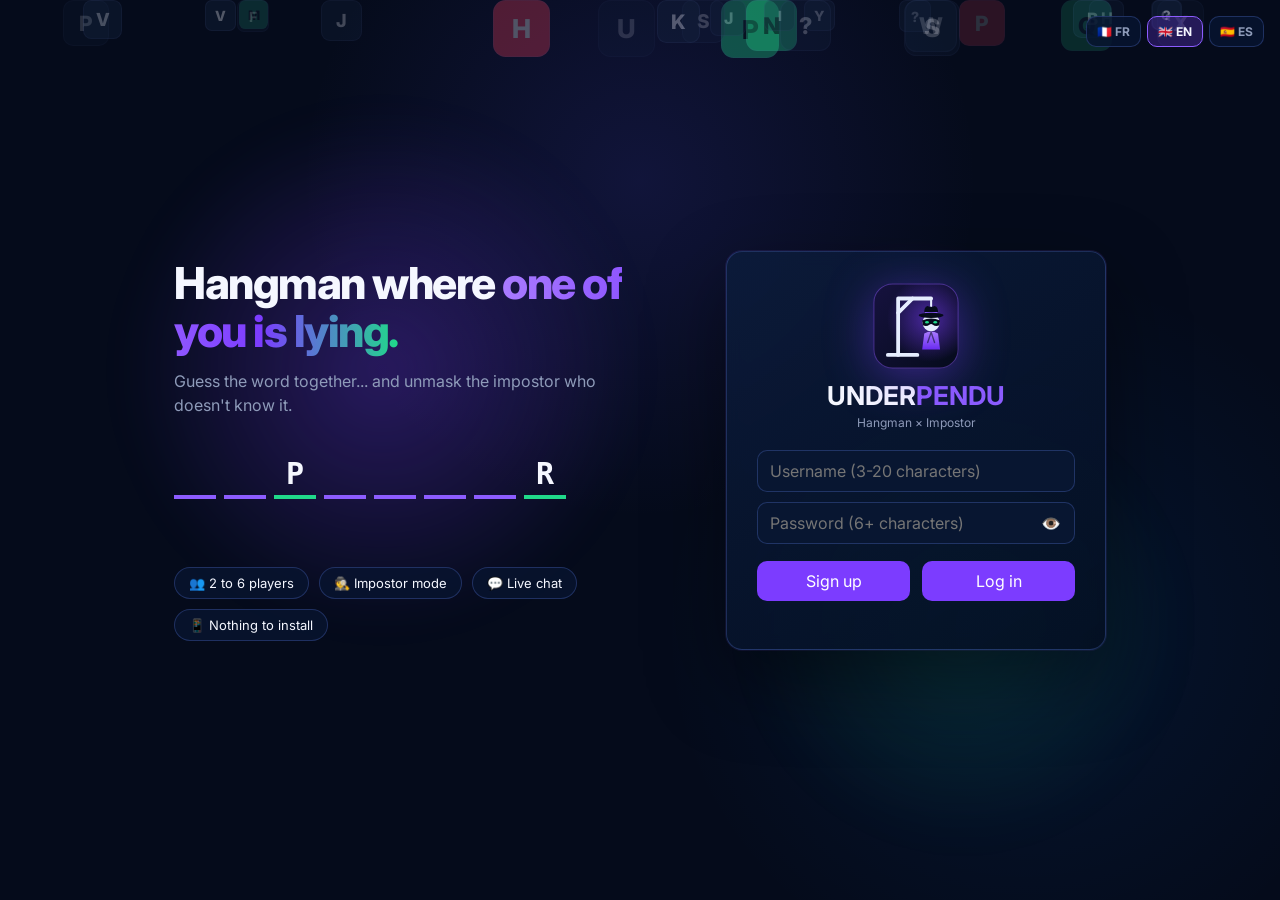
==== commit 9e91c665: "Profil joueur, parametres et interface en 3 langues Profil : - Rang selon les points, statistiques, " ====
--- a/static/index.html
+++ b/static/index.html
@@ -2,7 +2,7 @@
 <html lang="fr">
 <head>
 <meta charset="UTF-8">
-<meta name="viewport" content="width=device-width, initial-scale=1.0">
+<meta name="viewport" content="width=device-width, initial-scale=1.0, viewport-fit=cover">
 <title>UnderPendu — Pendu × Imposteur</title>
 <link rel="icon" type="image/svg+xml" href="logo.svg">
 <meta name="theme-color" content="#050b1b">
@@ -18,32 +18,33 @@
 
   <!-- ECRAN AUTHENTIFICATION -->
   <div id="ecran-auth" class="ecran-simple">
+    <div class="selecteur-langue" id="selecteur-langue-auth"></div>
     <div class="accueil-split">
     <div class="vitrine">
-      <h2 class="vitrine-titre">Le pendu ou <span>l'un de vous ment.</span></h2>
-      <p class="vitrine-texte">Devinez le mot a plusieurs... et demasquez l'imposteur qui, lui, ne le connait pas.</p>
+      <h2 class="vitrine-titre"><span data-i18n="vitrine.titre1">Le pendu ou</span> <span class="degrade" data-i18n="vitrine.titre2">l'un de vous ment.</span></h2>
+      <p class="vitrine-texte" data-i18n="vitrine.texte"></p>
       <div class="demo-mot" id="demo-mot" aria-hidden="true"></div>
       <div class="demo-essais" id="demo-essais" aria-hidden="true"></div>
       <ul class="vitrine-atouts">
-        <li>👥 2 a 6 joueurs</li>
-        <li>🕵️ Mode Imposteur</li>
-        <li>💬 Chat en direct</li>
-        <li>📱 Sans installation</li>
+        <li data-i18n="vitrine.joueurs"></li>
+        <li data-i18n="vitrine.imposteur"></li>
+        <li data-i18n="vitrine.chat"></li>
+        <li data-i18n="vitrine.installation"></li>
       </ul>
     </div>
     <div class="carte-auth">
       <img class="logo-auth" src="logo.svg" alt="">
       <h1>UNDER<span>PENDU</span></h1>
-      <p class="sous-titre">Pendu × Imposteur</p>
-      <input id="champ-identifiant" placeholder="Identifiant (3-20 caracteres)" maxlength="20" />
+      <p class="sous-titre" data-i18n="app.sous_titre">Pendu × Imposteur</p>
+      <input id="champ-identifiant" data-i18n-placeholder="auth.placeholder_id" maxlength="20" autocomplete="username" autocapitalize="off" />
       <div class="champ-mdp">
-        <input id="champ-mot-de-passe" type="password" placeholder="Mot de passe (6+ caracteres)" maxlength="72" />
+        <input id="champ-mot-de-passe" type="password" data-i18n-placeholder="auth.placeholder_mdp" maxlength="72" autocomplete="current-password" />
         <button type="button" id="bouton-voir-mdp" class="bouton-oeil" onclick="basculerMotDePasse()"
-                title="Afficher le mot de passe" aria-label="Afficher le mot de passe">👁️</button>
+                data-i18n-title="auth.voir_mdp">👁️</button>
       </div>
       <div class="boutons">
-        <button onclick="inscription()">S'inscrire</button>
-        <button onclick="connexion()">Se connecter</button>
+        <button onclick="inscription()" data-i18n="auth.inscrire">S'inscrire</button>
+        <button onclick="connexion()" data-i18n="auth.connecter">Se connecter</button>
       </div>
       <p id="message-auth" class="message"></p>
     </div>
@@ -52,25 +53,21 @@
 
   <!-- ECRAN SALLE -->
   <div id="ecran-salle" class="ecran-simple cache">
+    <button class="bouton-profil bouton-profil-flottant" onclick="ouvrirProfil()" data-i18n-title="entete.profil">
+      <span class="avatar avatar-mini" data-avatar-moi></span>
+      <span class="bouton-profil-nom" data-nom-moi></span>
+      <span class="bouton-profil-engrenage">⚙️</span>
+    </button>
     <div class="carte-auth">
-      <h2>Bienvenue <span id="nom-joueur"></span></h2>
-      <button class="bouton-large" onclick="creerSalle()">Creer une salle</button>
-      <div class="separateur"><span>ou</span></div>
+      <h2><span data-i18n="salle.bienvenue">Bienvenue</span> <span id="nom-joueur"></span></h2>
+      <button class="bouton-large" onclick="creerSalle()" data-i18n="salle.creer">Creer une salle</button>
+      <div class="separateur"><span data-i18n="salle.ou">ou</span></div>
       <div class="boutons boutons-rejoindre">
-        <input id="champ-code-salle" placeholder="Code de salle" maxlength="5" />
-        <button onclick="rejoindreSalle()">Rejoindre</button>
+        <input id="champ-code-salle" data-i18n-placeholder="salle.code" maxlength="5" autocapitalize="characters" autocomplete="off" />
+        <button onclick="rejoindreSalle()" data-i18n="salle.rejoindre">Rejoindre</button>
       </div>
       <p id="message-salle" class="message"></p>
-      <button class="bouton-secondaire" onclick="ouvrirHistorique()">📜 Mon historique</button>
-    </div>
-  </div>
-
-  <!-- PANNEAU HISTORIQUE -->
-  <div id="panneau-historique" class="ecran-simple cache">
-    <div class="carte-auth carte-historique">
-      <h2>📜 Historique des scores</h2>
-      <div id="liste-historique" class="liste-historique"></div>
-      <button onclick="fermerHistorique()">Retour</button>
+      <button class="bouton-secondaire" onclick="ouvrirProfil()" data-i18n="salle.profil">👤 Mon profil</button>
     </div>
   </div>
 
@@ -79,22 +76,26 @@
 
     <header class="topbar">
       <div class="brand">
-        <button class="brand-bouton" onclick="ouvrirRegles()" title="Comment jouer ?">
+        <button class="brand-bouton" onclick="ouvrirRegles()" data-i18n-title="entete.aide_titre">
           <img class="logo-entete" src="logo.svg" alt="">
           <span class="brand-texte">
             <span class="brand-titre">UNDER<span>PENDU</span></span>
-            <span class="brand-aide">❔ Comment jouer ?</span>
+            <span class="brand-aide" data-i18n="entete.aide">❔ Comment jouer ?</span>
           </span>
         </button>
-        <button class="code-salle-bouton" onclick="copierCodeSalle()" title="Copier le code pour inviter des amis">
-          Salle : <strong id="code-salle-affiche"></strong> 📋
+        <button class="code-salle-bouton" onclick="copierCodeSalle()" data-i18n-title="entete.copier_titre">
+          <span data-i18n="entete.salle">Salle :</span> <strong id="code-salle-affiche"></strong> 📋
         </button>
       </div>
       <div class="game-info">
-        <div class="info-pill">👥 <strong id="nombre-joueurs"></strong>/6 joueurs</div>
-        <div class="info-pill" id="pill-mode">🎮 Classique</div>
-        <div class="info-pill" id="pill-manche">Manche 0/0</div>
-        <button class="icon-btn bouton-danger" onclick="quitterPartie()" title="Quitter">✕</button>
+        <div class="info-pill">👥 <strong id="nombre-joueurs"></strong>/6 <span data-i18n="entete.joueurs">joueurs</span></div>
+        <div class="info-pill" id="pill-mode"></div>
+        <div class="info-pill" id="pill-manche"></div>
+        <button class="bouton-profil" onclick="ouvrirProfil()" data-i18n-title="entete.profil">
+          <span class="avatar avatar-mini" data-avatar-moi></span>
+          <span class="bouton-profil-engrenage">⚙️</span>
+        </button>
+        <button class="icon-btn bouton-danger" onclick="quitterPartie()" data-i18n-title="entete.quitter">✕</button>
       </div>
     </header>
 
@@ -103,7 +104,7 @@
       <!-- COLONNE GAUCHE -->
       <aside class="left-column">
         <section class="card players-card">
-          <div class="section-title"><h2>👥 Joueurs</h2></div>
+          <div class="section-title"><h2 data-i18n="jeu.joueurs">👥 Joueurs</h2></div>
           <div class="players" id="liste-joueurs-visuelle"></div>
         </section>
 
@@ -111,11 +112,11 @@
           <div class="role-heading">
             <span class="role-icon">🕵️</span>
             <div>
-              <span>Ton role</span>
-              <strong class="role-badge" id="badge-role">INNOCENT</strong>
+              <span data-i18n="jeu.ton_role">Ton role</span>
+              <strong class="role-badge" id="badge-role"></strong>
             </div>
           </div>
-          <p class="muted" id="label-mot-role">Le mot :</p>
+          <p class="muted" id="label-mot-role" data-i18n="jeu.le_mot">Le mot :</p>
           <div class="secret-word" id="mot-role"></div>
           <p class="warning" id="avertissement-role"></p>
         </section>
@@ -123,39 +124,39 @@
         <section class="card" id="carte-config">
           <div id="config-partie">
             <select id="select-mode">
-              <option value="classique">Classique (coop)</option>
-              <option value="imposteur">Imposteur</option>
+              <option value="classique" data-i18n="config.classique">Classique (coop)</option>
+              <option value="imposteur" data-i18n="config.imposteur">Imposteur</option>
             </select>
             <select id="select-categorie">
-              <option value="informatique">Informatique</option>
-              <option value="cybersecurite">Cybersecurite</option>
-              <option value="animaux">Animaux</option>
-              <option value="geographie">Geographie</option>
-              <option value="sports">Sports</option>
+              <option value="informatique" data-i18n="categories.informatique">Informatique</option>
+              <option value="cybersecurite" data-i18n="categories.cybersecurite">Cybersecurite</option>
+              <option value="animaux" data-i18n="categories.animaux">Animaux</option>
+              <option value="geographie" data-i18n="categories.geographie">Geographie</option>
+              <option value="sports" data-i18n="categories.sports">Sports</option>
             </select>
             <select id="select-difficulte">
-              <option value="facile">Facile</option>
-              <option value="moyen">Moyen</option>
-              <option value="difficile">Difficile</option>
+              <option value="facile" data-i18n="difficultes.facile">Facile</option>
+              <option value="moyen" data-i18n="difficultes.moyen">Moyen</option>
+              <option value="difficile" data-i18n="difficultes.difficile">Difficile</option>
             </select>
-            <label class="label-champ" for="champ-manches">Nombre de manches</label>
-            <input id="champ-manches" type="number" min="1" max="10" value="1" />
-            <button onclick="demarrerPartie()">Demarrer la partie</button>
-          </div>
-          <p id="message-attente-hote" class="message cache">En attente que l'hote demarre la partie...</p>
+            <label class="label-champ" for="champ-manches" data-i18n="config.nb_manches">Nombre de manches</label>
+            <input id="champ-manches" type="number" min="1" max="10" value="1" inputmode="numeric" />
+            <button onclick="demarrerPartie()" data-i18n="config.demarrer">Demarrer la partie</button>
+          </div>
+          <p id="message-attente-hote" class="message cache"></p>
         </section>
       </aside>
 
       <!-- CENTRE : JEU -->
       <section class="card game-card">
         <div class="game-top">
-          <div class="target-label">🎯 Mot a deviner</div>
+          <div class="target-label" data-i18n="jeu.mot_a_deviner">🎯 Mot a deviner</div>
           <div class="lives" id="lives"></div>
         </div>
 
         <div class="minuteur-manche">
           <div class="minuteur-ligne">
-            <span>⏱️ Temps restant : <strong id="temps-restant-affiche">--:--</strong></span>
+            <span><span data-i18n="jeu.temps_restant">⏱️ Temps restant :</span> <strong id="temps-restant-affiche">--:--</strong></span>
             <span id="temps-restant-tour-affiche" class="tour-timer cache"></span>
           </div>
           <div class="barre-temps-fond"><div class="barre-temps-remplissage" id="barre-temps"></div></div>
@@ -178,7 +179,7 @@
           </svg>
 
           <div class="word" id="mot-affiche"></div>
-          <p class="errors">Erreurs : <span id="compteur-erreurs">0</span>/6</p>
+          <p class="errors"><span data-i18n="jeu.erreurs">Erreurs :</span> <span id="compteur-erreurs">0</span>/6</p>
         </div>
 
         <div class="keyboard" id="clavier"></div>
@@ -186,13 +187,13 @@
         <div class="hint">
           <div class="hint-icon">💡</div>
           <div>
-            <small>Info de la manche</small>
-            <p id="texte-indice">Categorie et difficulte s'affichent ici une fois la partie lancee.</p>
+            <small data-i18n="jeu.info_manche">Info de la manche</small>
+            <p id="texte-indice"></p>
           </div>
         </div>
 
         <div id="zone-vote" class="cache">
-          <h3>Phase de vote : qui est l'imposteur ?</h3>
+          <h3 data-i18n="vote.titre">Phase de vote : qui est l'imposteur ?</h3>
           <div id="boutons-vote"></div>
           <p id="statut-vote" class="message"></p>
         </div>
@@ -203,10 +204,10 @@
       <!-- COLONNE DROITE -->
       <aside class="right-column">
         <section class="card chat-card">
-          <div class="chat-header"><h2>💬 Chat</h2></div>
+          <div class="chat-header"><h2 data-i18n="jeu.chat">💬 Chat</h2></div>
           <div class="messages" id="messages-chat"></div>
           <form class="chat-input" id="formulaire-chat">
-            <input id="champ-chat" type="text" placeholder="Ecris un message..." maxlength="300">
+            <input id="champ-chat" type="text" data-i18n-placeholder="jeu.chat_placeholder" maxlength="300" autocomplete="off">
             <button type="submit">➤</button>
           </form>
         </section>
@@ -214,71 +215,169 @@
     </main>
 
     <nav class="bottom-nav">
-      <span class="slogan">Choisis bien tes mots... et tes allies. 🕵️</span>
+      <span class="slogan" data-i18n="jeu.slogan">Choisis bien tes mots... et tes allies. 🕵️</span>
     </nav>
   </div>
 
   <!-- OVERLAY FIN DE MANCHE -->
   <div id="overlay-fin-manche" class="overlay cache">
     <div class="modale">
-      <h2 id="titre-fin-manche">Fin de la manche</h2>
+      <h2 id="titre-fin-manche" data-i18n="fin.titre_manche">Fin de la manche</h2>
       <p id="mot-fin-manche" class="message"></p>
       <div id="classement-manche" class="classement"></div>
-      <button id="bouton-manche-suivante" class="cache" onclick="lancerMancheSuivante()">Manche suivante ▶</button>
-      <p id="attente-hote-manche" class="message cache">En attente que l'hote lance la manche suivante...</p>
+      <button id="bouton-manche-suivante" class="cache" onclick="lancerMancheSuivante()" data-i18n="fin.suivante">Manche suivante ▶</button>
+      <p id="attente-hote-manche" class="message cache" data-i18n="fin.attente_manche"></p>
     </div>
   </div>
 
   <!-- OVERLAY FIN DE MATCH -->
   <div id="overlay-fin-match" class="overlay cache">
     <div class="modale">
-      <h2>🏆 Fin du match !</h2>
+      <h2 data-i18n="fin.titre_match">🏆 Fin du match !</h2>
       <p id="mot-fin-match" class="mot-revele"></p>
       <div id="classement-final" class="classement"></div>
       <div id="boutons-fin-match" class="boutons-fin-match cache">
-        <button onclick="rejouer()">🔁 Rejouer (memes parametres)</button>
-        <button class="bouton-secondaire" onclick="changerParametres()">⚙️ Changer les parametres</button>
-      </div>
-      <p id="attente-hote-match" class="message cache">En attente que l'hote relance une partie...</p>
-    </div>
-  </div>
-
-  <!-- OVERLAY REGLES DU JEU (ouvert en cliquant sur le nom du jeu) -->
+        <button onclick="rejouer()" data-i18n="fin.rejouer">🔁 Rejouer (memes parametres)</button>
+        <button class="bouton-secondaire" onclick="changerParametres()" data-i18n="fin.changer">⚙️ Changer les parametres</button>
+      </div>
+      <p id="attente-hote-match" class="message cache" data-i18n="fin.attente_match"></p>
+    </div>
+  </div>
+
+  <!-- PANNEAU PROFIL / PARAMETRES (plein ecran sur telephone) -->
+  <div id="overlay-profil" class="overlay overlay-profil cache" onclick="if (event.target === this) fermerProfil()">
+    <div class="panneau-profil" role="dialog" aria-modal="true">
+      <div class="panneau-entete">
+        <div class="onglets" role="tablist">
+          <button class="onglet" role="tab" data-onglet="profil" onclick="afficherOnglet('profil')" data-i18n="profil.onglet_profil">Profil</button>
+          <button class="onglet" role="tab" data-onglet="parametres" onclick="afficherOnglet('parametres')" data-i18n="profil.onglet_parametres">Parametres</button>
+        </div>
+        <button class="bouton-fermer" onclick="fermerProfil()" data-i18n-title="profil.fermer">✕</button>
+      </div>
+
+      <div class="panneau-corps">
+        <!-- Onglet PROFIL -->
+        <div id="vue-profil" class="vue">
+          <div class="profil-carte">
+            <div class="avatar avatar-grand" data-avatar-moi></div>
+            <div class="profil-identite">
+              <h2 data-nom-moi></h2>
+              <span class="rang-badge" id="profil-rang"></span>
+              <p class="profil-depuis" id="profil-depuis"></p>
+            </div>
+          </div>
+          <div class="progression">
+            <div class="progression-barre"><div id="profil-progression"></div></div>
+            <small id="profil-prochain"></small>
+          </div>
+          <div class="stats" id="profil-stats"></div>
+
+          <h3 data-i18n="profil.avatar">Mon avatar</h3>
+          <p class="aide-petite" data-i18n="profil.avatar_aide"></p>
+          <div class="choix-couleurs" id="choix-couleurs"></div>
+          <div class="choix-emojis" id="choix-emojis"></div>
+
+          <h3 data-i18n="profil.succes">Succes</h3>
+          <div class="succes" id="profil-succes"></div>
+
+          <h3 data-i18n="profil.historique">Historique</h3>
+          <div id="liste-historique" class="liste-historique"></div>
+        </div>
+
+        <!-- Onglet PARAMETRES : menu principal -->
+        <div id="vue-parametres" class="vue cache">
+          <div class="groupe-reglages">
+            <button class="ligne-reglage" onclick="ouvrirSousVue('compte')">
+              <span class="ico">👤</span><span data-i18n="param.compte">Compte</span><span class="chevron">›</span>
+            </button>
+          </div>
+          <div class="groupe-reglages">
+            <button class="ligne-reglage" onclick="ouvrirSousVue('langue')">
+              <span class="ico">🌐</span><span data-i18n="param.langue">Langue</span>
+              <span class="valeur" id="valeur-langue"></span><span class="chevron">›</span>
+            </button>
+            <button class="ligne-reglage" onclick="ouvrirSousVue('jeu')">
+              <span class="ico">🎮</span><span data-i18n="param.jeu">Jeu</span><span class="chevron">›</span>
+            </button>
+          </div>
+          <div class="groupe-reglages">
+            <button class="ligne-reglage" onclick="ouvrirSousVue('apropos')">
+              <span class="ico">ℹ️</span><span data-i18n="param.apropos">A propos de UnderPendu</span><span class="chevron">›</span>
+            </button>
+            <button class="ligne-reglage" onclick="ouvrirRegles()">
+              <span class="ico">❔</span><span data-i18n="param.aide">Obtenir de l'aide</span><span class="chevron">›</span>
+            </button>
+          </div>
+        </div>
+
+        <!-- Sous-vue COMPTE -->
+        <div id="sous-vue-compte" class="vue cache">
+          <button class="bouton-retour" onclick="ouvrirSousVue(null)">‹ <span data-i18n="param.retour">Retour</span></button>
+          <div class="groupe-reglages">
+            <div class="ligne-info"><span data-i18n="param.identifiant">Identifiant</span><strong data-nom-moi></strong></div>
+          </div>
+          <h3 data-i18n="param.changer_mdp">Changer le mot de passe</h3>
+          <form id="formulaire-mdp" class="formulaire-mdp">
+            <input type="password" id="champ-ancien-mdp" data-i18n-placeholder="param.ancien_mdp" autocomplete="current-password" maxlength="72" />
+            <input type="password" id="champ-nouveau-mdp" data-i18n-placeholder="param.nouveau_mdp" autocomplete="new-password" maxlength="72" />
+            <button type="submit" data-i18n="param.enregistrer">Enregistrer</button>
+            <p id="message-mdp" class="message"></p>
+          </form>
+          <button class="bouton-deconnexion" onclick="deconnexion()" data-i18n="param.deconnexion">Se deconnecter</button>
+        </div>
+
+        <!-- Sous-vue LANGUE -->
+        <div id="sous-vue-langue" class="vue cache">
+          <button class="bouton-retour" onclick="ouvrirSousVue(null)">‹ <span data-i18n="param.retour">Retour</span></button>
+          <div class="groupe-reglages" id="liste-langues"></div>
+          <p class="aide-petite" data-i18n="param.langue_aide"></p>
+        </div>
+
+        <!-- Sous-vue JEU -->
+        <div id="sous-vue-jeu" class="vue cache">
+          <button class="bouton-retour" onclick="ouvrirSousVue(null)">‹ <span data-i18n="param.retour">Retour</span></button>
+          <div class="groupe-reglages">
+            <label class="ligne-reglage ligne-interrupteur">
+              <span class="ico">✨</span>
+              <span class="texte-reglage"><span data-i18n="param.animations">Animations</span><small data-i18n="param.animations_aide"></small></span>
+              <input type="checkbox" id="reglage-animations" class="interrupteur">
+            </label>
+            <label class="ligne-reglage ligne-interrupteur">
+              <span class="ico">📳</span>
+              <span class="texte-reglage"><span data-i18n="param.vibrations">Vibrer quand c'est mon tour</span><small data-i18n="param.vibrations_aide"></small></span>
+              <input type="checkbox" id="reglage-vibrations" class="interrupteur">
+            </label>
+          </div>
+        </div>
+
+        <!-- Sous-vue A PROPOS -->
+        <div id="sous-vue-apropos" class="vue cache">
+          <button class="bouton-retour" onclick="ouvrirSousVue(null)">‹ <span data-i18n="param.retour">Retour</span></button>
+          <div class="apropos">
+            <img src="logo-horizontal.svg" alt="UnderPendu">
+            <p data-i18n="param.apropos_texte"></p>
+            <p class="aide-petite" id="apropos-version"></p>
+            <p class="aide-petite" data-i18n="param.credits"></p>
+            <p class="aide-petite" data-i18n="param.technos"></p>
+            <a class="lien-github" href="https://github.com/melchisedek21/pendu-multijoueur" target="_blank" rel="noopener" data-i18n="param.code_source"></a>
+          </div>
+        </div>
+      </div>
+    </div>
+  </div>
+
+  <!-- OVERLAY REGLES DU JEU (clic sur le nom du jeu, ou "Obtenir de l'aide") -->
   <div id="overlay-regles" class="overlay cache" onclick="if (event.target === this) fermerRegles()">
     <div class="modale modale-regles">
-      <h2>🕵️ Comment jouer a UnderPendu ?</h2>
-
-      <h3>🎮 Mode Classique (coop)</h3>
-      <ul>
-        <li>Chacun son tour, proposez une lettre pour deviner le mot ensemble.</li>
-        <li>6 erreurs et le pendu est complet : la manche est perdue.</li>
-        <li>Chaque bonne lettre rapporte des points (x1 facile, x1,5 moyen, x2 difficile) : le meilleur contributeur gagne le match.</li>
-      </ul>
-
-      <h3>🕵️ Mode Imposteur (3 joueurs min.)</h3>
-      <ul>
-        <li>Les innocents connaissent le mot, l'imposteur ne voit que l'indice.</li>
-        <li>L'imposteur doit bluffer en proposant des lettres plausibles.</li>
-        <li>A la fin de la manche, votez pour demasquer l'imposteur : en cas d'egalite, il gagne !</li>
-      </ul>
-
-      <h3>⏱️ Temps</h3>
-      <ul>
-        <li>Chaque manche dure 3 minutes, et tu as 20 secondes pour jouer ton tour.</li>
-        <li>Deconnecte ? Tu as 20 secondes pour revenir avant d'etre retire de la salle.</li>
-      </ul>
-
-      <h3>⌨️ Astuce</h3>
-      <ul>
-        <li>Tu peux taper les lettres directement au clavier quand c'est ton tour.</li>
-      </ul>
-
-      <button onclick="fermerRegles()">Compris !</button>
+      <h2 data-i18n="regles.titre">🕵️ Comment jouer a UnderPendu ?</h2>
+      <div id="contenu-regles"></div>
+      <button onclick="fermerRegles()" data-i18n="regles.compris">Compris !</button>
     </div>
   </div>
 
   <div class="toast" id="toast"></div>
 
+<script src="i18n.js"></script>
 <script src="app.js"></script>
 </body>
-</html>+</html>
--- a/static/style.css
+++ b/static/style.css
@@ -137,7 +137,7 @@
 }
 .vitrine { width: 480px; }
 .vitrine-titre { font-size: 44px; line-height: 1.1; letter-spacing: -1.5px; font-weight: 800; }
-.vitrine-titre span {
+.vitrine-titre .degrade {
   background: linear-gradient(90deg, #a97bff, #7c3cff 60%, #20d98a);
   -webkit-background-clip: text;
   background-clip: text;
@@ -572,9 +572,7 @@
 }
 
 /* HISTORIQUE */
-.carte-historique { width: min(460px, 92vw); text-align: left; }
-.carte-historique h2 { text-align: center; margin-bottom: 14px; }
-.liste-historique { max-height: 340px; overflow-y: auto; margin-bottom: 14px; }
+.liste-historique { margin-bottom: 6px; }
 .ligne-historique {
   display: flex;
   justify-content: space-between;
@@ -689,8 +687,229 @@
   .left-column > *, .right-column > * { flex: 1; min-width: 260px; }
   .chat-card { height: 350px; }
 }
+/* SELECTEUR DE LANGUE (ecran de connexion) */
+.selecteur-langue {
+  position: absolute;
+  top: max(16px, env(safe-area-inset-top));
+  right: 16px;
+  display: flex;
+  gap: 6px;
+  z-index: 2;
+}
+.selecteur-langue button {
+  background: rgba(8, 21, 48, .85);
+  border: 1px solid var(--border);
+  padding: 7px 10px;
+  font-size: 12px;
+  font-weight: 700;
+  color: var(--muted);
+}
+.selecteur-langue button.actif { color: var(--text); border-color: #8c5cff; background: rgba(124, 60, 255, .25); }
+
+/* BOUTON PROFIL (accueil + en-tete du jeu) */
+.bouton-profil {
+  display: flex;
+  align-items: center;
+  gap: 8px;
+  background: rgba(8, 21, 48, .9);
+  border: 1px solid var(--border);
+  border-radius: 30px;
+  padding: 4px 10px 4px 4px;
+  color: var(--text);
+}
+.bouton-profil:hover:not(:disabled) { border-color: #8c5cff; }
+.bouton-profil-flottant { position: absolute; top: max(16px, env(safe-area-inset-top)); right: 16px; z-index: 2; }
+.bouton-profil-nom { font-weight: 600; font-size: 14px; max-width: 140px; overflow: hidden; text-overflow: ellipsis; }
+.bouton-profil-engrenage { font-size: 14px; }
+
+.avatar-mini { width: 34px; height: 34px; font-size: 14px; }
+.avatar-grand { width: 76px; height: 76px; font-size: 30px; box-shadow: 0 0 0 4px rgba(124, 60, 255, .35); }
+.avatar.avec-emoji { font-size: 1.25em; }
+.avatar-mini.avec-emoji { font-size: 18px; }
+.avatar-grand.avec-emoji { font-size: 40px; }
+
+/* PANNEAU PROFIL / PARAMETRES */
+body.scroll-bloque { overflow: hidden; }
+.overlay-profil { align-items: center; }
+.panneau-profil {
+  width: min(560px, 96vw);
+  max-height: 90vh;
+  display: flex;
+  flex-direction: column;
+  background: linear-gradient(160deg, #0d1b3a, #050b1b);
+  border: 1px solid var(--border);
+  border-radius: 22px;
+  box-shadow: 0 30px 90px rgba(0, 0, 0, .6);
+  overflow: hidden;
+}
+.panneau-entete {
+  display: flex;
+  align-items: center;
+  gap: 10px;
+  padding: 14px 14px 10px;
+  border-bottom: 1px solid var(--border);
+}
+.onglets { flex: 1; display: flex; gap: 4px; background: rgba(8, 21, 48, .9); border-radius: 14px; padding: 4px; }
+.onglet { flex: 1; background: transparent; color: var(--muted); font-weight: 700; padding: 10px; }
+.onglet.actif { background: var(--purple); color: white; }
+.bouton-fermer { width: 42px; height: 42px; padding: 0; border-radius: 50%; background: rgba(8, 21, 48, .9); border: 1px solid var(--border); }
+.panneau-corps { overflow-y: auto; padding: 18px; -webkit-overflow-scrolling: touch; }
+.panneau-corps h3 { font-size: 14px; margin: 22px 0 8px; color: #b995ff; text-transform: uppercase; letter-spacing: 1px; }
+.aide-petite { color: var(--muted); font-size: 12px; margin: 6px 0; line-height: 1.5; }
+
+.profil-carte { display: flex; align-items: center; gap: 16px; }
+.profil-identite h2 { font-size: 22px; margin-bottom: 6px; word-break: break-all; }
+.rang-badge {
+  display: inline-block;
+  background: rgba(124, 60, 255, .2);
+  border: 1px solid rgba(150, 100, 255, .45);
+  color: #d4b4ff;
+  border-radius: 20px;
+  padding: 4px 11px;
+  font-size: 12px;
+  font-weight: 700;
+}
+.profil-depuis { color: var(--muted); font-size: 12px; margin-top: 6px; }
+
+.progression { margin-top: 16px; }
+.progression-barre { height: 8px; border-radius: 8px; background: rgba(120, 150, 210, .15); overflow: hidden; }
+.progression-barre div { height: 100%; width: 0; background: linear-gradient(90deg, var(--purple), var(--green)); transition: width .6s ease-out; }
+.progression small { display: block; color: var(--muted); font-size: 12px; margin-top: 6px; }
+
+.stats { display: grid; grid-template-columns: repeat(4, 1fr); gap: 10px; margin-top: 16px; }
+.stat {
+  display: flex; flex-direction: column; align-items: center; gap: 2px;
+  background: rgba(8, 21, 48, .8); border: 1px solid var(--border); border-radius: 14px;
+  padding: 12px 6px; text-align: center;
+}
+.stat-icone { font-size: 20px; }
+.stat strong { font-size: 18px; }
+.stat small { color: var(--muted); font-size: 11px; line-height: 1.3; }
+
+.choix-couleurs, .choix-emojis { display: flex; flex-wrap: wrap; gap: 10px; margin-top: 10px; }
+.pastille-couleur { width: 38px; height: 38px; border-radius: 50%; padding: 0; border: 3px solid transparent; }
+.pastille-couleur.choisi { border-color: white; box-shadow: 0 0 0 3px rgba(124, 60, 255, .6); }
+.choix-emoji {
+  width: 46px; height: 46px; padding: 0; font-size: 22px; border-radius: 12px;
+  background: rgba(8, 21, 48, .9); border: 1px solid var(--border);
+}
+.choix-emoji.choisi { border-color: #8c5cff; background: rgba(124, 60, 255, .3); }
+
+.succes { display: grid; grid-template-columns: repeat(3, 1fr); gap: 10px; }
+.succes-item {
+  display: flex; flex-direction: column; align-items: center; text-align: center; gap: 3px;
+  background: rgba(8, 21, 48, .6); border: 1px dashed rgba(120, 150, 210, .25); border-radius: 14px;
+  padding: 12px 6px; opacity: .55;
+}
+.succes-item.debloque { opacity: 1; border-style: solid; border-color: rgba(32, 217, 138, .5); background: rgba(32, 217, 138, .08); }
+.succes-icone { font-size: 26px; }
+.succes-item strong { font-size: 12px; }
+.succes-item small { color: var(--muted); font-size: 10px; line-height: 1.3; }
+
+/* Listes de reglages, facon "Parametres" d'une appli mobile */
+.groupe-reglages {
+  background: rgba(8, 21, 48, .85);
+  border: 1px solid var(--border);
+  border-radius: 18px;
+  overflow: hidden;
+  margin-bottom: 14px;
+}
+.ligne-reglage {
+  display: flex;
+  align-items: center;
+  gap: 14px;
+  width: 100%;
+  min-height: 58px;
+  padding: 12px 16px;
+  background: transparent;
+  border-radius: 0;
+  color: var(--text);
+  font-size: 16px;
+  text-align: left;
+  border-bottom: 1px solid rgba(120, 150, 210, .12);
+}
+.ligne-reglage:last-child { border-bottom: 0; }
+.ligne-reglage:hover:not(:disabled) { transform: none; background: rgba(124, 60, 255, .1); }
+.ligne-reglage .ico { width: 26px; text-align: center; font-size: 19px; }
+.ligne-reglage > span:nth-child(2) { flex: 1; }
+.ligne-reglage .valeur { flex: 0 0 auto !important; color: var(--muted); font-size: 14px; }
+.ligne-reglage .chevron { color: var(--muted); font-size: 22px; }
+.ligne-reglage .coche { color: var(--green); font-weight: 800; }
+.ligne-reglage.choisi { background: rgba(124, 60, 255, .12); }
+.ligne-info { display: flex; justify-content: space-between; align-items: center; padding: 16px; font-size: 15px; }
+.ligne-info span { color: var(--muted); }
+
+.bouton-retour { background: transparent; color: #b995ff; padding: 6px 2px 14px; font-weight: 700; font-size: 15px; }
+.formulaire-mdp input { width: 100%; margin: 0 0 10px; }
+.formulaire-mdp button { width: 100%; }
+.bouton-deconnexion { width: 100%; margin-top: 22px; background: rgba(255, 64, 91, .12); border: 1px solid rgba(255, 64, 91, .5); color: #ff8a9b; font-weight: 700; }
+
+/* Interrupteurs (animations, vibrations) */
+.ligne-interrupteur { cursor: pointer; }
+.texte-reglage { display: flex; flex-direction: column; gap: 2px; }
+.texte-reglage small { color: var(--muted); font-size: 12px; }
+.interrupteur {
+  appearance: none;
+  -webkit-appearance: none;
+  width: 50px; height: 30px; margin: 0; padding: 0;
+  border-radius: 30px; border: 0;
+  background: #273249;
+  position: relative;
+  cursor: pointer;
+  flex: 0 0 auto;
+  transition: background .2s;
+}
+.interrupteur::after {
+  content: ""; position: absolute; top: 3px; left: 3px;
+  width: 24px; height: 24px; border-radius: 50%; background: white;
+  transition: transform .2s;
+}
+.interrupteur:checked { background: var(--green); }
+.interrupteur:checked::after { transform: translateX(20px); }
+
+.apropos { text-align: center; }
+.apropos img { width: min(320px, 100%); margin-bottom: 14px; }
+.apropos > p:first-of-type { color: #d7def0; line-height: 1.6; margin-bottom: 10px; }
+.lien-github { display: inline-block; margin-top: 12px; color: #b995ff; font-weight: 700; }
+
+/* Chat : messages du systeme (depart d'un joueur...) */
+.message-systeme { color: var(--muted); font-size: 12px; font-style: italic; text-align: center; margin: 8px 0; }
+
+/* Mon tour : bien visible */
+#tour-actuel.mon-tour { color: var(--green); font-weight: 800; font-size: 15px; }
+
+/* TELEPHONE : le panneau profil prend tout l'ecran, comme dans une appli */
+@media (max-width: 600px) {
+  .overlay-profil { padding: 0; }
+  .panneau-profil {
+    width: 100%; height: 100%; max-height: none; border-radius: 0; border: 0;
+    padding-top: env(safe-area-inset-top); padding-bottom: env(safe-area-inset-bottom);
+  }
+  .stats { grid-template-columns: repeat(2, 1fr); }
+  .succes { grid-template-columns: repeat(2, 1fr); }
+  .bouton-profil-nom { display: none; }
+  .selecteur-langue { right: 10px; }
+  .selecteur-langue button { padding: 6px 8px; }
+  .ecran-simple { padding-top: 70px; }
+}
+
+/* TELEPHONE / TABLETTE : en-tete du jeu plus compact */
+@media (max-width: 700px) {
+  .topbar { padding: 12px 14px; gap: 10px; }
+  .game-info { gap: 6px; width: 100%; }
+  .info-pill { padding: 7px 10px; font-size: 13px; }
+  .keyboard { grid-template-columns: repeat(7, minmax(30px, 1fr)); }
+  .key { min-height: 46px; font-size: 16px; }
+  .layout { padding: 12px; }
+  .left-column > *, .right-column > * { min-width: 100%; }
+}
+
 /* Respecte le reglage systeme "reduire les animations" (en dernier pour primer sur le reste) */
 @media (prefers-reduced-motion: reduce) {
   .fond-anime::before, .fond-anime::after, .logo-auth { animation: none; }
   .tuile-fond { animation: none; top: var(--haut); }
 }
+/* Meme chose quand le joueur coupe les animations dans Parametres > Jeu */
+body.sans-animations .fond-anime::before, body.sans-animations .fond-anime::after,
+body.sans-animations .logo-auth { animation: none; }
+body.sans-animations .tuile-fond { animation: none; top: var(--haut); }
